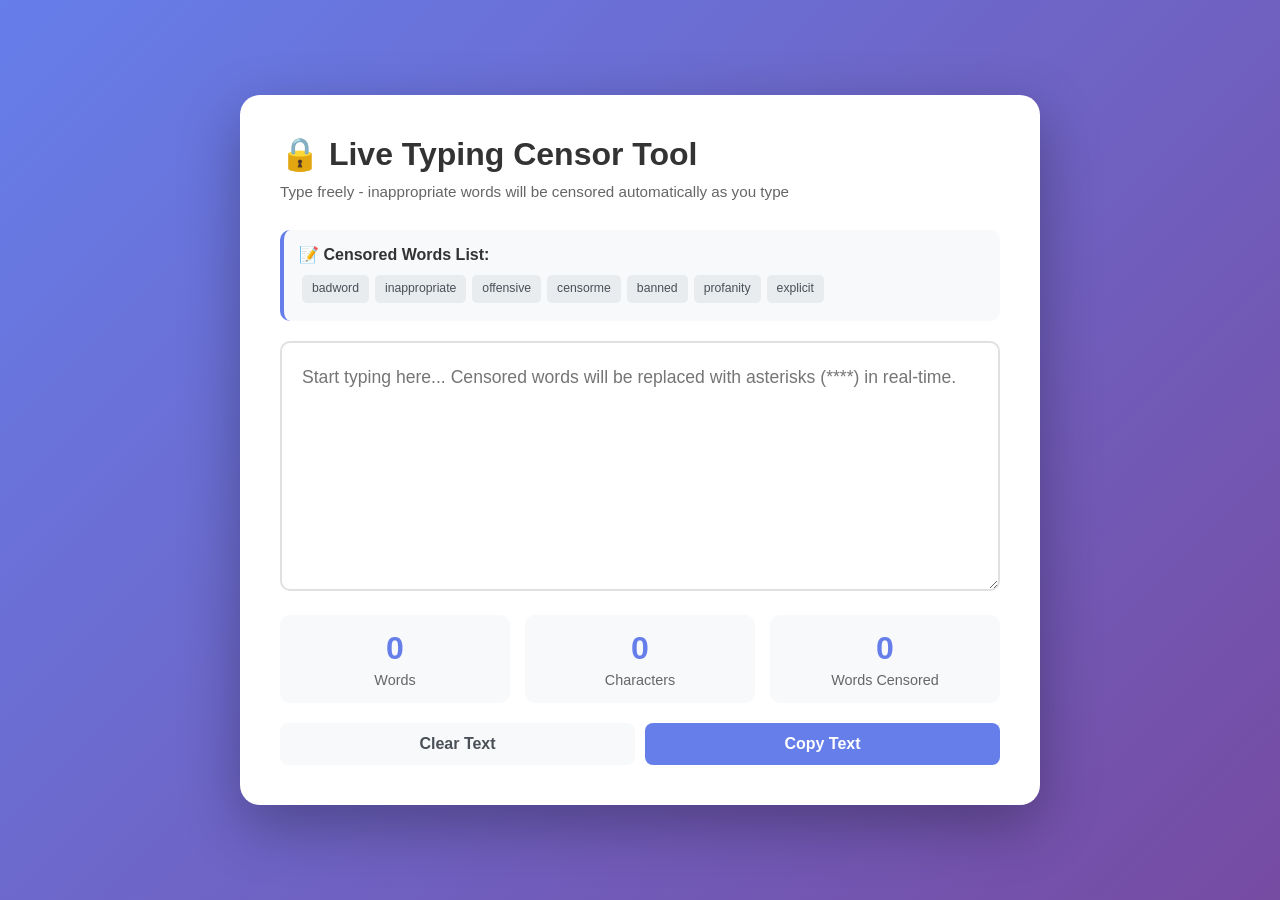
==== word-censor-tool.html @ 7f53150a "Create word-censor-tool.html" ====
<!DOCTYPE html>
<html lang="en">
<head>
    <meta charset="UTF-8">
    <meta name="viewport" content="width=device-width, initial-scale=1.0">
    <title>Live Typing Censor Tool</title>
    <style>
        * {
            margin: 0;
            padding: 0;
            box-sizing: border-box;
        }

        body {
            font-family: 'Segoe UI', Tahoma, Geneva, Verdana, sans-serif;
            background: linear-gradient(135deg, #667eea 0%, #764ba2 100%);
            min-height: 100vh;
            display: flex;
            justify-content: center;
            align-items: center;
            padding: 20px;
        }

        .container {
            background: white;
            border-radius: 20px;
            box-shadow: 0 20px 60px rgba(0, 0, 0, 0.3);
            max-width: 800px;
            width: 100%;
            padding: 40px;
        }

        h1 {
            color: #333;
            margin-bottom: 10px;
            font-size: 2em;
        }

        .subtitle {
            color: #666;
            margin-bottom: 30px;
            font-size: 0.95em;
        }

        .word-list {
            background: #f8f9fa;
            padding: 15px;
            border-radius: 10px;
            margin-bottom: 20px;
            border-left: 4px solid #667eea;
        }

        .word-list h3 {
            color: #333;
            font-size: 1em;
            margin-bottom: 8px;
        }

        .word-list p {
            color: #666;
            font-size: 0.9em;
            line-height: 1.6;
        }

        .word-list .word-tag {
            display: inline-block;
            background: #e9ecef;
            color: #495057;
            padding: 4px 10px;
            margin: 3px;
            border-radius: 5px;
            font-size: 0.85em;
            font-weight: 500;
        }

        .editor-wrapper {
            position: relative;
            margin-bottom: 20px;
        }

        textarea {
            width: 100%;
            min-height: 250px;
            padding: 20px;
            border: 2px solid #e0e0e0;
            border-radius: 10px;
            font-size: 1.1em;
            font-family: 'Segoe UI', Tahoma, Geneva, Verdana, sans-serif;
            resize: vertical;
            transition: border-color 0.3s;
            line-height: 1.6;
        }

        textarea:focus {
            outline: none;
            border-color: #667eea;
        }

        .stats {
            display: flex;
            justify-content: space-between;
            gap: 15px;
            margin-top: 20px;
        }

        .stat-box {
            flex: 1;
            background: #f8f9fa;
            padding: 15px;
            border-radius: 10px;
            text-align: center;
        }

        .stat-number {
            font-size: 2em;
            font-weight: bold;
            color: #667eea;
        }

        .stat-label {
            color: #666;
            font-size: 0.9em;
            margin-top: 5px;
        }

        .censored-word {
            color: #dc3545;
            font-weight: bold;
        }

        .controls {
            margin-top: 20px;
            display: flex;
            gap: 10px;
        }

        button {
            flex: 1;
            padding: 12px 24px;
            border: none;
            border-radius: 8px;
            font-size: 1em;
            cursor: pointer;
            transition: all 0.3s;
            font-weight: 600;
        }

        .clear-btn {
            background: #f8f9fa;
            color: #495057;
        }

        .clear-btn:hover {
            background: #e9ecef;
        }

        .copy-btn {
            background: #667eea;
            color: white;
        }

        .copy-btn:hover {
            background: #5568d3;
            transform: translateY(-2px);
            box-shadow: 0 5px 15px rgba(102, 126, 234, 0.4);
        }

        .notification {
            position: fixed;
            top: 20px;
            right: 20px;
            background: #28a745;
            color: white;
            padding: 15px 25px;
            border-radius: 8px;
            box-shadow: 0 5px 15px rgba(0, 0, 0, 0.2);
            opacity: 0;
            transform: translateY(-20px);
            transition: all 0.3s;
            pointer-events: none;
        }

        .notification.show {
            opacity: 1;
            transform: translateY(0);
        }

        @media (max-width: 600px) {
            .container {
                padding: 20px;
            }

            h1 {
                font-size: 1.5em;
            }

            .stats {
                flex-direction: column;
            }

            .controls {
                flex-direction: column;
            }
        }
    </style>
</head>
<body>
    <div class="container">
        <h1>🔒 Live Typing Censor Tool</h1>
        <p class="subtitle">Type freely - inappropriate words will be censored automatically as you type</p>

        <div class="word-list">
            <h3>📝 Censored Words List:</h3>
            <p id="wordListDisplay"></p>
        </div>

        <div class="editor-wrapper">
            <textarea 
                id="textInput" 
                placeholder="Start typing here... Censored words will be replaced with asterisks (****) in real-time."
            ></textarea>
        </div>

        <div class="stats">
            <div class="stat-box">
                <div class="stat-number" id="wordCount">0</div>
                <div class="stat-label">Words</div>
            </div>
            <div class="stat-box">
                <div class="stat-number" id="charCount">0</div>
                <div class="stat-label">Characters</div>
            </div>
            <div class="stat-box">
                <div class="stat-number" id="censorCount">0</div>
                <div class="stat-label">Words Censored</div>
            </div>
        </div>

        <div class="controls">
            <button class="clear-btn" onclick="clearText()">Clear Text</button>
            <button class="copy-btn" onclick="copyText()">Copy Text</button>
        </div>
    </div>

    <div class="notification" id="notification">Text copied to clipboard!</div>

    <script>
        // Placeholder list of words to censor (case-insensitive)
        const censoredWords = [
            'badword',
            'inappropriate',
            'offensive',
            'censorme',
            'banned',
            'profanity',
            'explicit'
        ];

        let totalCensorCount = 0;
        const textInput = document.getElementById('textInput');
        const wordCountEl = document.getElementById('wordCount');
        const charCountEl = document.getElementById('charCount');
        const censorCountEl = document.getElementById('censorCount');
        const wordListDisplay = document.getElementById('wordListDisplay');

        // Display the censored words list
        function displayWordList() {
            wordListDisplay.innerHTML = censoredWords
                .map(word => `<span class="word-tag">${word}</span>`)
                .join('');
        }

        // Create regex pattern for censored words
        function createCensorPattern() {
            const pattern = censoredWords
                .map(word => word.replace(/[.*+?^${}()|[\]\\]/g, '\\$&'))
                .join('|');
            return new RegExp(`\\b(${pattern})\\b`, 'gi');
        }

        // Censor the text
        function censorText(text) {
            let censoredCount = 0;
            const pattern = createCensorPattern();
            
            const censored = text.replace(pattern, (match) => {
                censoredCount++;
                return '█'.repeat(match.length);
            });
            
            return { text: censored, count: censoredCount };
        }

        // Update statistics
        function updateStats(text) {
            const words = text.trim().split(/\s+/).filter(word => word.length > 0);
            wordCountEl.textContent = words.length || 0;
            charCountEl.textContent = text.length;
        }

        // Handle text input with real-time censoring
        textInput.addEventListener('input', function(e) {
            const cursorPosition = this.selectionStart;
            const originalText = this.value;
            
            const { text: censoredText, count } = censorText(originalText);
            
            // Calculate cursor position adjustment
            const beforeCursor = originalText.substring(0, cursorPosition);
            const { text: censoredBefore } = censorText(beforeCursor);
            const newCursorPosition = censoredBefore.length;
            
            // Update textarea value
            if (censoredText !== originalText) {
                this.value = censoredText;
                this.setSelectionRange(newCursorPosition, newCursorPosition);
                totalCensorCount += count;
            }
            
            updateStats(censoredText);
            censorCountEl.textContent = totalCensorCount;
        });

        // Clear text
        function clearText() {
            textInput.value = '';
            totalCensorCount = 0;
            updateStats('');
            censorCountEl.textContent = 0;
            textInput.focus();
        }

        // Copy text to clipboard
        function copyText() {
            const text = textInput.value;
            
            if (text.trim() === '') {
                return;
            }
            
            navigator.clipboard.writeText(text).then(() => {
                const notification = document.getElementById('notification');
                notification.classList.add('show');
                
                setTimeout(() => {
                    notification.classList.remove('show');
                }, 2000);
            }).catch(err => {
                alert('Failed to copy text');
            });
        }

        // Initialize
        displayWordList();
        updateStats('');
    </script>
</body>
</html>
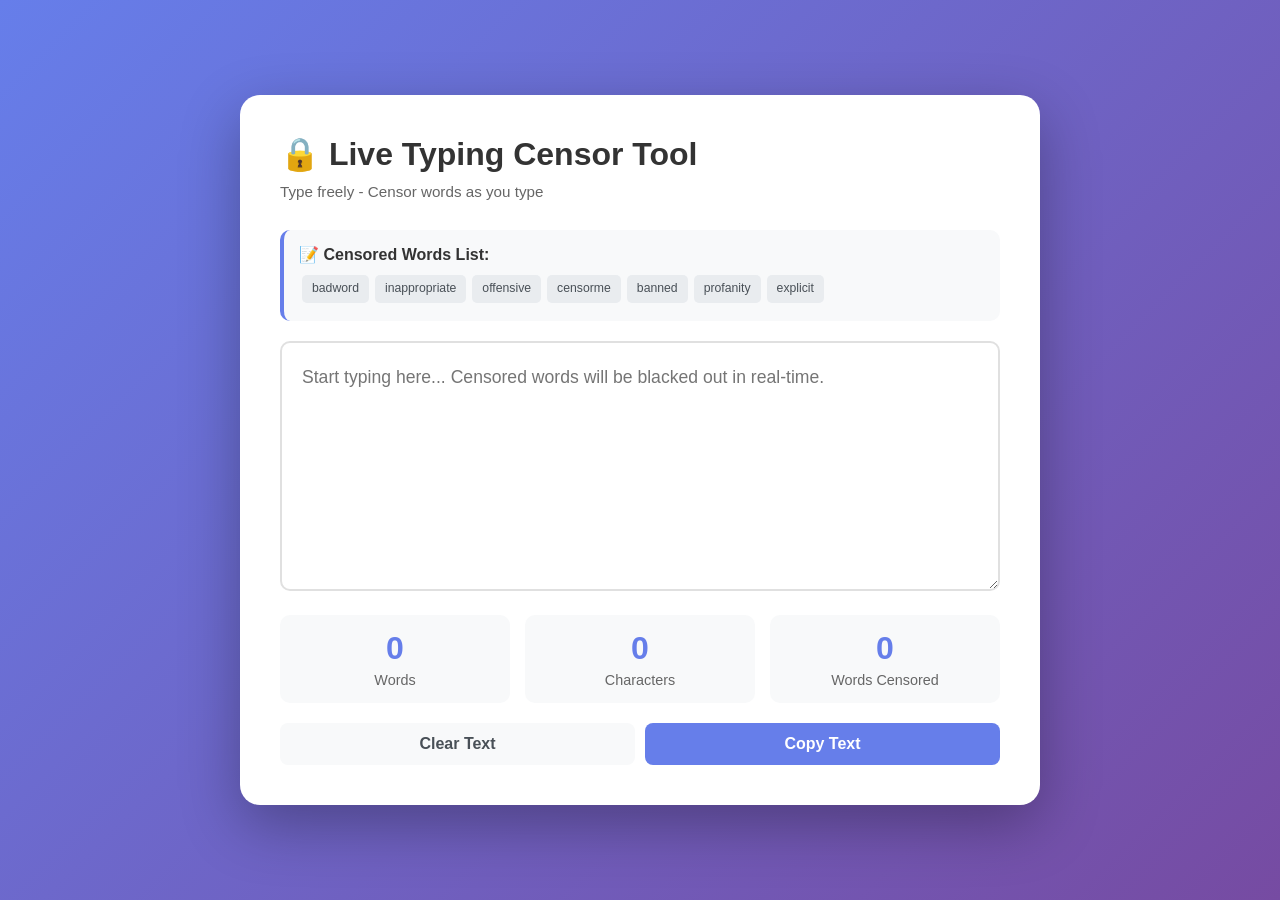
==== commit 47f6f6c9: "Update word-censor-tool.html" ====
--- a/word-censor-tool.html
+++ b/word-censor-tool.html
@@ -207,7 +207,7 @@
 <body>
     <div class="container">
         <h1>🔒 Live Typing Censor Tool</h1>
-        <p class="subtitle">Type freely - inappropriate words will be censored automatically as you type</p>
+        <p class="subtitle">Type freely - Censor words as you type</p>
 
         <div class="word-list">
             <h3>📝 Censored Words List:</h3>
@@ -217,7 +217,7 @@
         <div class="editor-wrapper">
             <textarea 
                 id="textInput" 
-                placeholder="Start typing here... Censored words will be replaced with asterisks (****) in real-time."
+                placeholder="Start typing here... Censored words will be blacked out in real-time."
             ></textarea>
         </div>
 
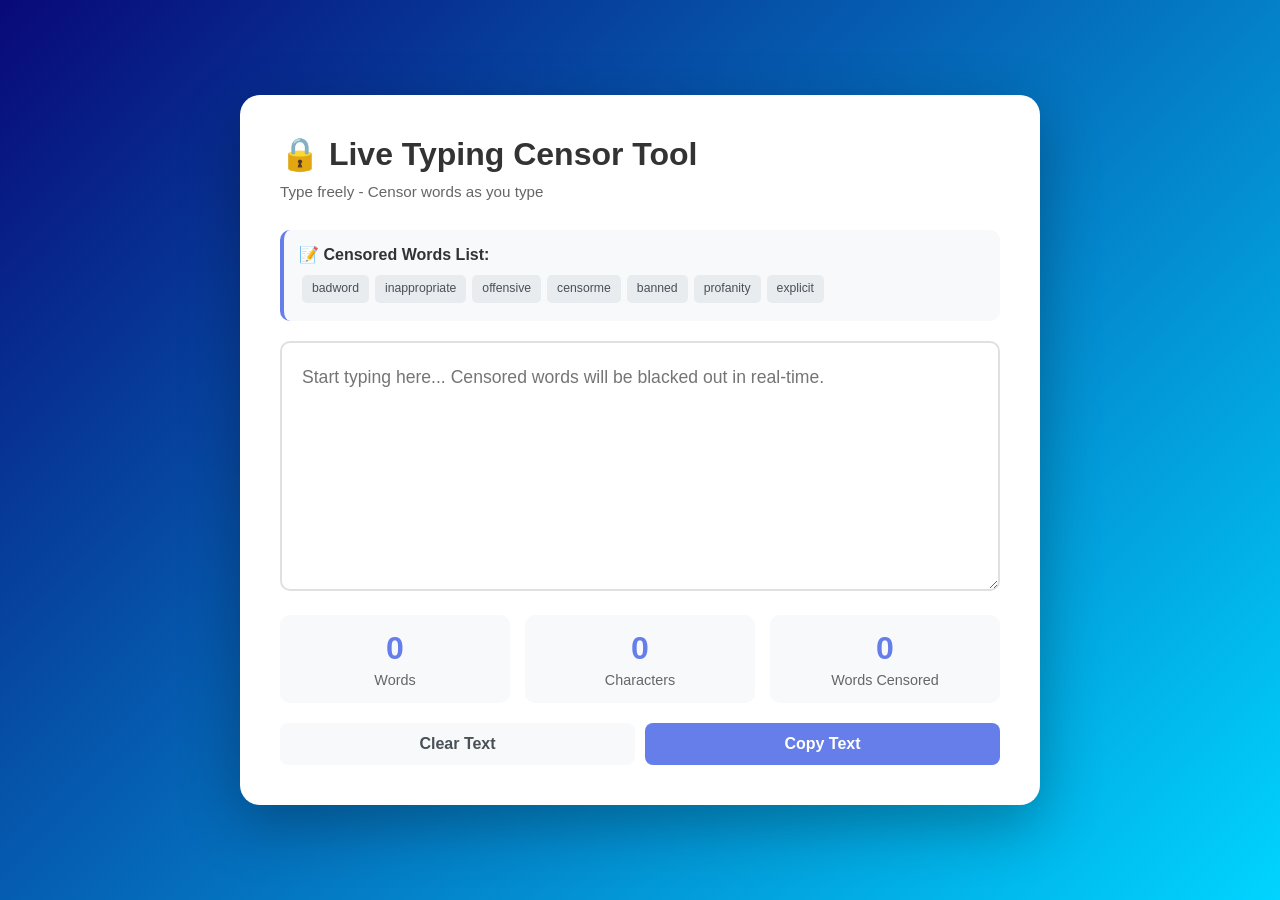
==== commit 938f8445: "Change background gradient colors in HTML" ====
--- a/word-censor-tool.html
+++ b/word-censor-tool.html
@@ -13,7 +13,7 @@
 
         body {
             font-family: 'Segoe UI', Tahoma, Geneva, Verdana, sans-serif;
-            background: linear-gradient(135deg, #667eea 0%, #764ba2 100%);
+            background: linear-gradient(135deg, #090979 0%, #00D4FF 100%);
             min-height: 100vh;
             display: flex;
             justify-content: center;
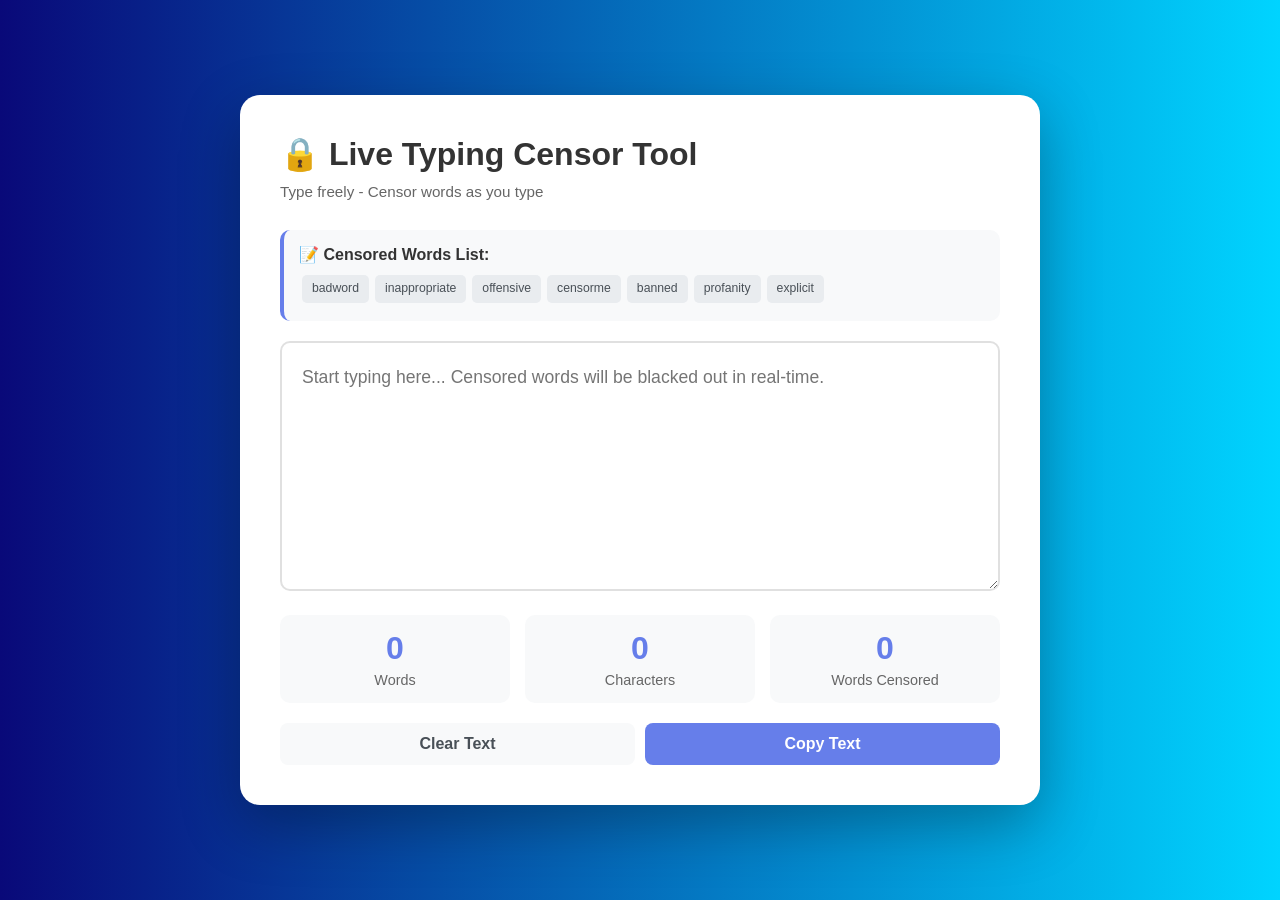
==== commit 1ac0b082: "Change background gradient direction to 90 degrees" ====
--- a/word-censor-tool.html
+++ b/word-censor-tool.html
@@ -13,7 +13,7 @@
 
         body {
             font-family: 'Segoe UI', Tahoma, Geneva, Verdana, sans-serif;
-            background: linear-gradient(135deg, #090979 0%, #00D4FF 100%);
+            background: linear-gradient(90deg, #090979 0%, #00D4FF 100%);
             min-height: 100vh;
             display: flex;
             justify-content: center;
